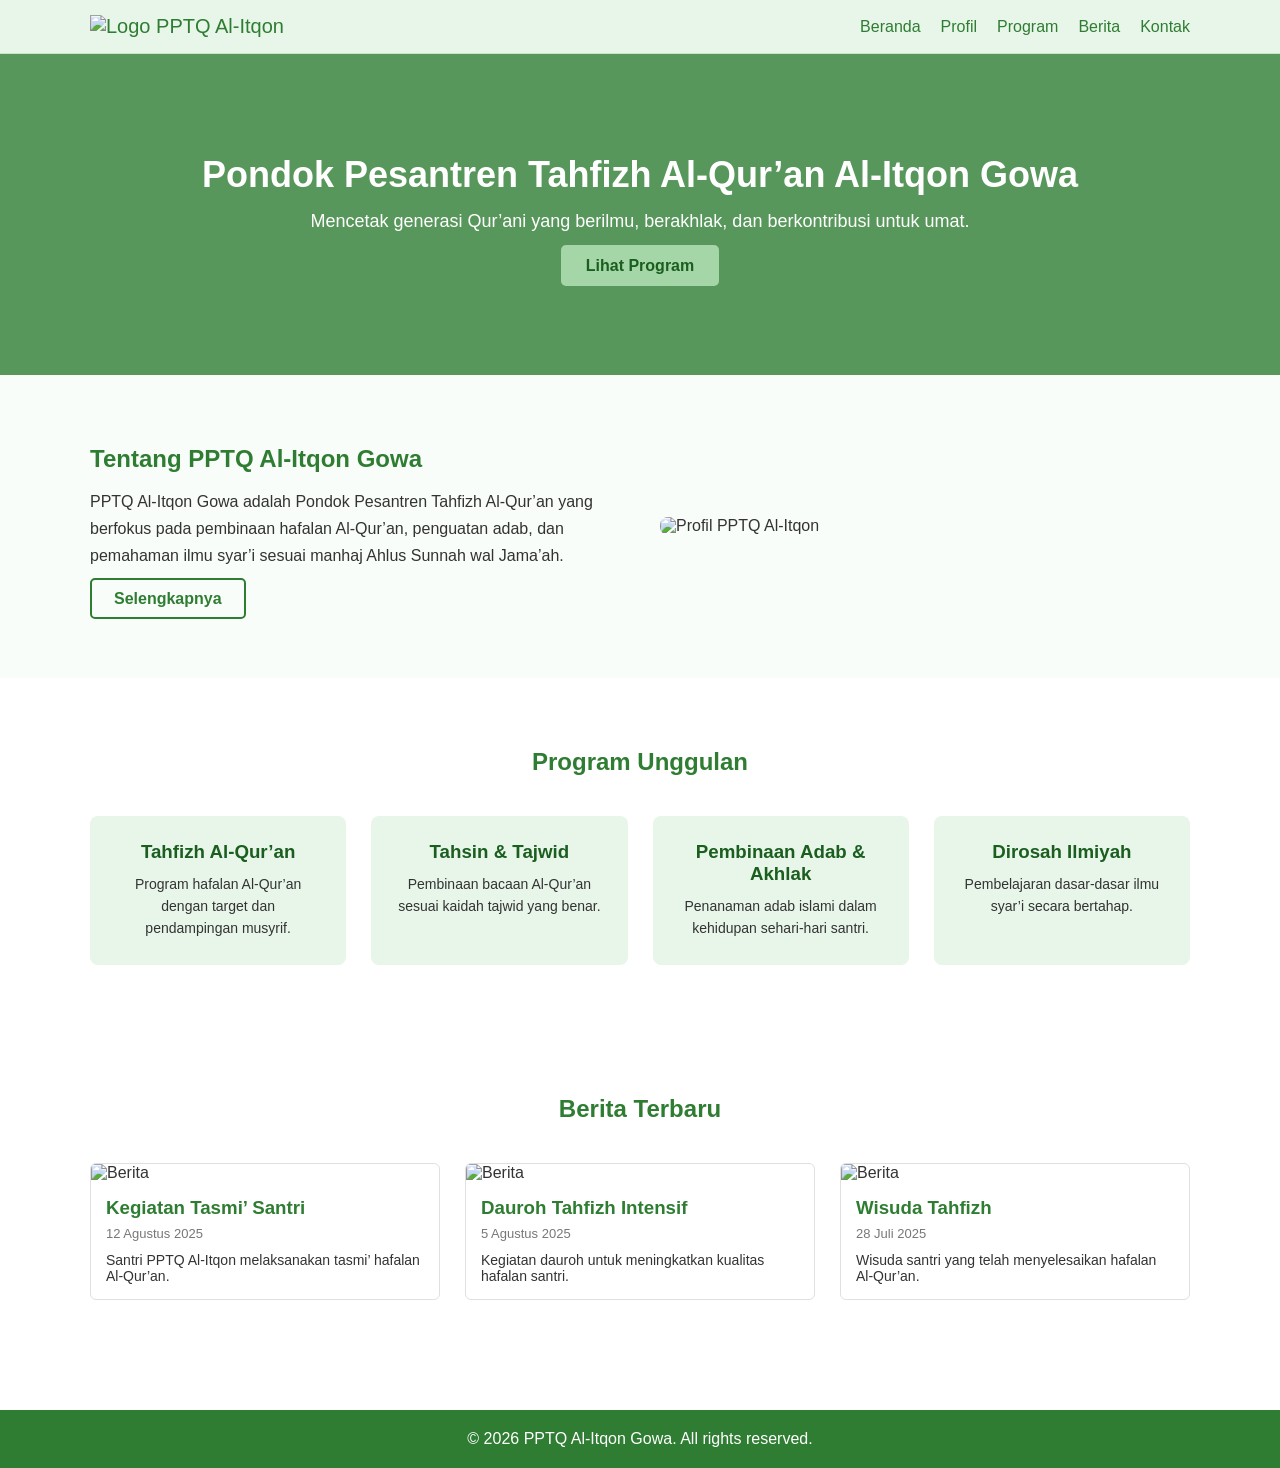
==== index.html @ da5bfde5 "Add files via upload" ====
<!DOCTYPE html>
<html lang="id">
<head>
  <meta charset="UTF-8">
  <meta name="viewport" content="width=device-width, initial-scale=1.0">
  <title>PPTQ Al-Itqon Gowa</title>
  <link rel="stylesheet" href="style.css">
</head>
<body>

  <!-- NAVBAR -->
  <header class="navbar">
  <div class="container nav-flex">
    <div class="logo">
      <img src="assets/images/logo.png" alt="Logo PPTQ Al-Itqon">
    </div>


    <button class="menu-toggle" onclick="toggleMenu()">☰</button>

    <nav id="navMenu">
      <ul class="nav-menu">
        <li><a href="#">Beranda</a></li>
        <li><a href="#">Profil</a></li>
        <li><a href="#">Program</a></li>
        <li><a href="#">Berita</a></li>
        <li><a href="#">Kontak</a></li>
      </ul>
    </nav>
  </div>
</header>

  <!-- HERO SECTION -->
  <section class="hero">
    <div class="container hero-content">
      <h1>Pondok Pesantren Tahfizh Al-Qur’an Al-Itqon Gowa</h1>
      <p>Mencetak generasi Qur’ani yang berilmu, berakhlak, dan berkontribusi untuk umat.</p>
      <a href="#" class="btn-hero">Lihat Program</a>
    </div>
  </section>

  <!-- PROFIL SINGKAT -->
<section class="profile">
  <div class="container profile-grid">
    <div class="profile-text">
      <h2>Tentang PPTQ Al-Itqon Gowa</h2>
      <p>
        PPTQ Al-Itqon Gowa adalah Pondok Pesantren Tahfizh Al-Qur’an yang berfokus
        pada pembinaan hafalan Al-Qur’an, penguatan adab, dan pemahaman ilmu syar’i
        sesuai manhaj Ahlus Sunnah wal Jama’ah.
      </p>
      <a href="#" class="btn-outline">Selengkapnya</a>
    </div>

    <div class="profile-image">
      <img src="assets/images/hero.jpg" alt="Profil PPTQ Al-Itqon">
    </div>
  </div>
</section>

<!-- PROGRAM UNGGULAN -->
<section class="program">
  <div class="container">
    <h2>Program Unggulan</h2>

    <div class="program-grid">
      <div class="program-card">
        <h3>Tahfizh Al-Qur’an</h3>
        <p>Program hafalan Al-Qur’an dengan target dan pendampingan musyrif.</p>
      </div>

      <div class="program-card">
        <h3>Tahsin & Tajwid</h3>
        <p>Pembinaan bacaan Al-Qur’an sesuai kaidah tajwid yang benar.</p>
      </div>

      <div class="program-card">
        <h3>Pembinaan Adab & Akhlak</h3>
        <p>Penanaman adab islami dalam kehidupan sehari-hari santri.</p>
      </div>

      <div class="program-card">
        <h3>Dirosah Ilmiyah</h3>
        <p>Pembelajaran dasar-dasar ilmu syar’i secara bertahap.</p>
      </div>
    </div>
  </div>
</section>

  <!-- BERITA TERBARU -->
  <section class="news">
    <div class="container">
      <h2>Berita Terbaru</h2>
      <div class="news-grid">

        <div class="news-card">
          <img src="https://via.placeholder.com/400x250" alt="Berita">
          <div class="news-content">
            <h3>Kegiatan Tasmi’ Santri</h3>
            <span>12 Agustus 2025</span>
            <p>Santri PPTQ Al-Itqon melaksanakan tasmi’ hafalan Al-Qur’an.</p>
          </div>
        </div>

        <div class="news-card">
          <img src="https://via.placeholder.com/400x250" alt="Berita">
          <div class="news-content">
            <h3>Dauroh Tahfizh Intensif</h3>
            <span>5 Agustus 2025</span>
            <p>Kegiatan dauroh untuk meningkatkan kualitas hafalan santri.</p>
          </div>
        </div>

        <div class="news-card">
          <img src="https://via.placeholder.com/400x250" alt="Berita">
          <div class="news-content">
            <h3>Wisuda Tahfizh</h3>
            <span>28 Juli 2025</span>
            <p>Wisuda santri yang telah menyelesaikan hafalan Al-Qur’an.</p>
          </div>
        </div>

      </div>
    </div>
  </section>

  <!-- FOOTER -->
  <footer class="footer">
    <div class="container">
      <p>© 2026 PPTQ Al-Itqon Gowa. All rights reserved.</p>
    </div>
  </footer>
<script>
  function toggleMenu() {
    document.getElementById("navMenu").classList.toggle("show");
  }
</script>
</body>
</html>
---- style.css ----
* {
  margin: 0;
  padding: 0;
  box-sizing: border-box;
  font-family: Arial, Helvetica, sans-serif;
}

body {
  background-color: #ffffff;
  color: #333;
}

.container {
  width: 90%;
  max-width: 1100px;
  margin: auto;
}

/* NAVBAR */
.navbar {
  background-color: #e8f5e9;
  padding: 15px 0;
  border-bottom: 1px solid #c8e6c9;
}

.nav-flex {
  display: flex;
  justify-content: space-between;
  align-items: center;
}

.logo {
  color: #2e7d32;
  font-size: 20px;
}
.logo img {
  height: 45px;
}

.nav-menu {
  list-style: none;
  display: flex;
  gap: 20px;
}

.nav-menu a {
  text-decoration: none;
  color: #2e7d32;
  font-weight: 500;
}

.nav-menu a:hover {
  text-decoration: underline;
}

/* HERO */
.hero {
  background: linear-gradient(
      rgba(46, 125, 50, 0.8),
      rgba(46, 125, 50, 0.8)
    ),
    url("assets/images/hero.jpg");
  background-size: cover;
  background-position: center;
  color: white;
  padding: 100px 0;
  text-align: center;
}

.hero h1 {
  font-size: 36px;
  margin-bottom: 15px;
}

.hero p {
  font-size: 18px;
  margin-bottom: 25px;
}

.btn-hero {
  background-color: #a5d6a7;
  color: #1b5e20;
  padding: 12px 25px;
  border-radius: 5px;
  text-decoration: none;
  font-weight: bold;
}

.btn-hero:hover {
  background-color: #81c784;
}

/* PROFIL */
.profile {
  padding: 70px 0;
  background-color: #f9fdf9;
}

.profile-grid {
  display: grid;
  grid-template-columns: repeat(2, 1fr);
  gap: 40px;
  align-items: center;
}

.profile-text h2 {
  color: #2e7d32;
  margin-bottom: 15px;
}

.profile-text p {
  line-height: 1.7;
  margin-bottom: 20px;
}

.profile-image img {
  width: 100%;
  border-radius: 8px;
}

.btn-outline {
  border: 2px solid #2e7d32;
  color: #2e7d32;
  padding: 10px 22px;
  text-decoration: none;
  border-radius: 5px;
  font-weight: bold;
}

.btn-outline:hover {
  background-color: #2e7d32;
  color: white;
}

/* PROGRAM */
.program {
  padding: 70px 0;
}

.program h2 {
  text-align: center;
  color: #2e7d32;
  margin-bottom: 40px;
}

.program-grid {
  display: grid;
  grid-template-columns: repeat(auto-fit, minmax(220px, 1fr));
  gap: 25px;
}

.program-card {
  background-color: #e8f5e9;
  padding: 25px;
  border-radius: 8px;
  text-align: center;
}

.program-card h3 {
  color: #1b5e20;
  margin-bottom: 10px;
}

.program-card p {
  font-size: 14px;
  line-height: 1.6;
}

/* NEWS */
.news {
  padding: 60px 0;
}

.news h2 {
  text-align: center;
  color: #2e7d32;
  margin-bottom: 40px;
}

.news-grid {
  display: grid;
  grid-template-columns: repeat(auto-fit, minmax(280px, 1fr));
  gap: 25px;
}

.news-card {
  border: 1px solid #e0e0e0;
  border-radius: 6px;
  overflow: hidden;
  background-color: white;
}

.news-card img {
  width: 100%;
  height: 200px;
  object-fit: cover;
}

.news-content {
  padding: 15px;
}

.news-content h3 {
  color: #2e7d32;
  margin-bottom: 5px;
}

.news-content span {
  font-size: 13px;
  color: #777;
}

.news-content p {
  margin-top: 10px;
  font-size: 14px;
}

/* FOOTER */
.footer {
  background-color: #2e7d32;
  color: white;
  text-align: center;
  padding: 20px 0;
  margin-top: 50px;
}
/* HAMBURGER BUTTON */
.menu-toggle {
  display: none;
  background: none;
  border: none;
  font-size: 26px;
  color: #2e7d32;
  cursor: pointer;
}

/* RESPONSIVE */
@media (max-width: 768px) {
  .nav-menu {
    flex-direction: column;
    background-color: #e8f5e9;
    position: absolute;
    top: 65px;
    right: 5%;
    width: 200px;
    padding: 15px;
    display: none;
    border-radius: 6px;
    box-shadow: 0 4px 10px rgba(0,0,0,0.1);
  }
  
  nav.show .nav-menu {
    display: flex;
  }

  .menu-toggle {
    display: block;
  }

  .hero {
    padding: 70px 0;
  }

  .hero h1 {
    font-size: 26px;
  }

  .hero p {
    font-size: 16px;
  }
  .profile-grid {
  grid-template-columns: 1fr;
  }

}
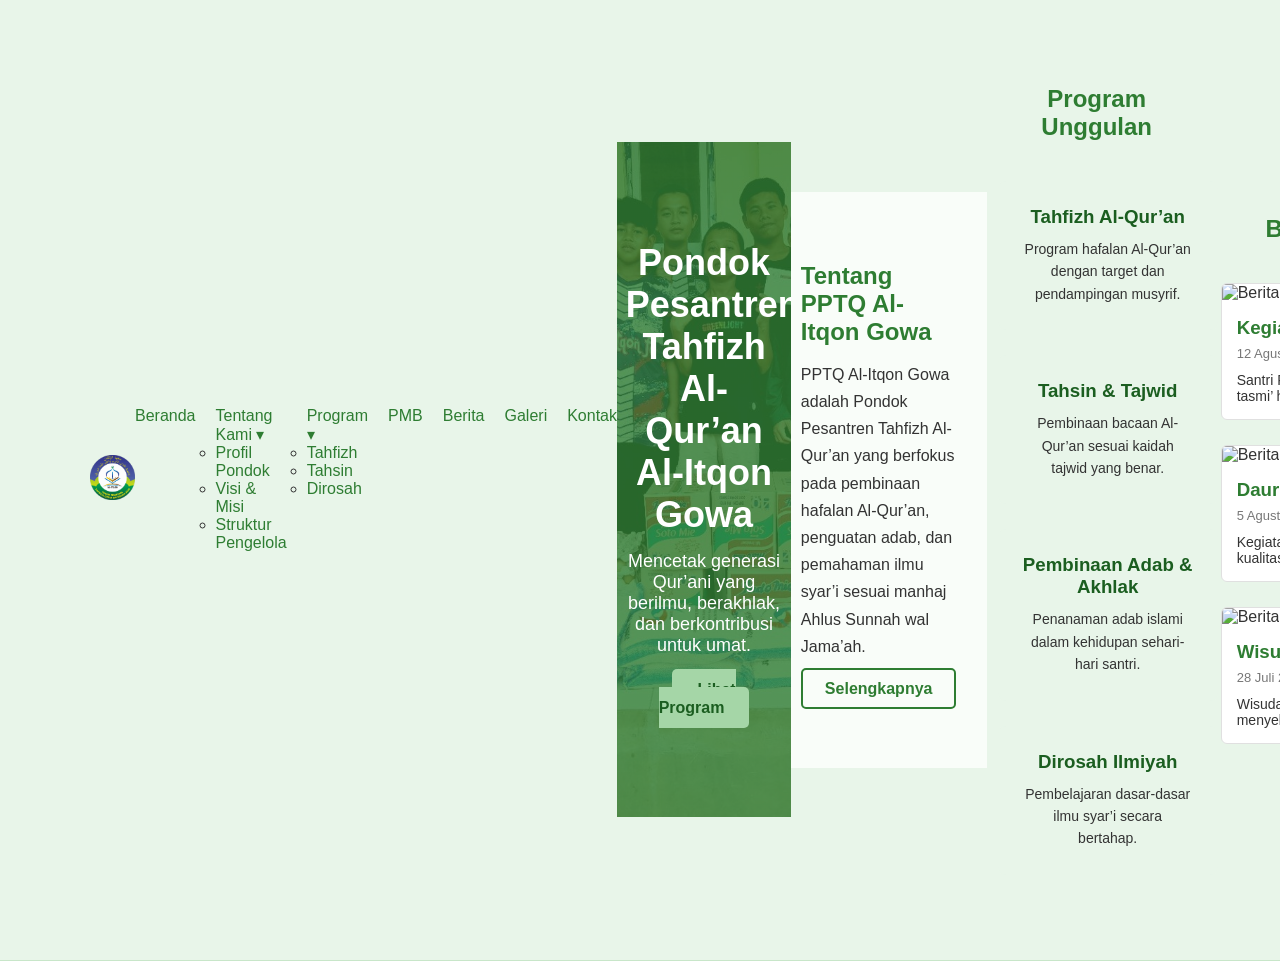
==== commit b9094374: "Enhance navigation with dropdown menus Updated the navigation menu to include dropdowns for 'Tentang" ====
--- a/index.html
+++ b/index.html
@@ -18,17 +18,34 @@
 
     <button class="menu-toggle" onclick="toggleMenu()">☰</button>
 
-    <nav id="navMenu">
-      <ul class="nav-menu">
-        <li><a href="#">Beranda</a></li>
-        <li><a href="#">Profil</a></li>
-        <li><a href="#">Program</a></li>
-        <li><a href="#">Berita</a></li>
-        <li><a href="#">Kontak</a></li>
+    <nav>
+  <ul class="nav-menu">
+    <li><a href="index.html">Beranda</a></li>
+
+    <li class="dropdown">
+      <a href="#">Tentang Kami ▾</a>
+      <ul class="dropdown-menu">
+        <li><a href="tentang.html">Profil Pondok</a></li>
+        <li><a href="tentang.html">Visi & Misi</a></li>
+        <li><a href="tentang.html">Struktur Pengelola</a></li>
       </ul>
+    </li>
+
+    <li class="dropdown">
+      <a href="#">Program ▾</a>
+      <ul class="dropdown-menu">
+        <li><a href="program.html">Tahfizh</a></li>
+        <li><a href="program.html">Tahsin</a></li>
+        <li><a href="program.html">Dirosah</a></li>
+      </ul>
+    </li>
+
+    <li><a href="pmb.html">PMB</a></li>
+    <li><a href="berita.html">Berita</a></li>
+    <li><a href="galeri.html">Galeri</a></li>
+    <li><a href="kontak.html">Kontak</a></li>
+  </ul>
     </nav>
-  </div>
-</header>
 
   <!-- HERO SECTION -->
   <section class="hero">
@@ -137,3 +154,4 @@
 </script>
 </body>
 </html>
+
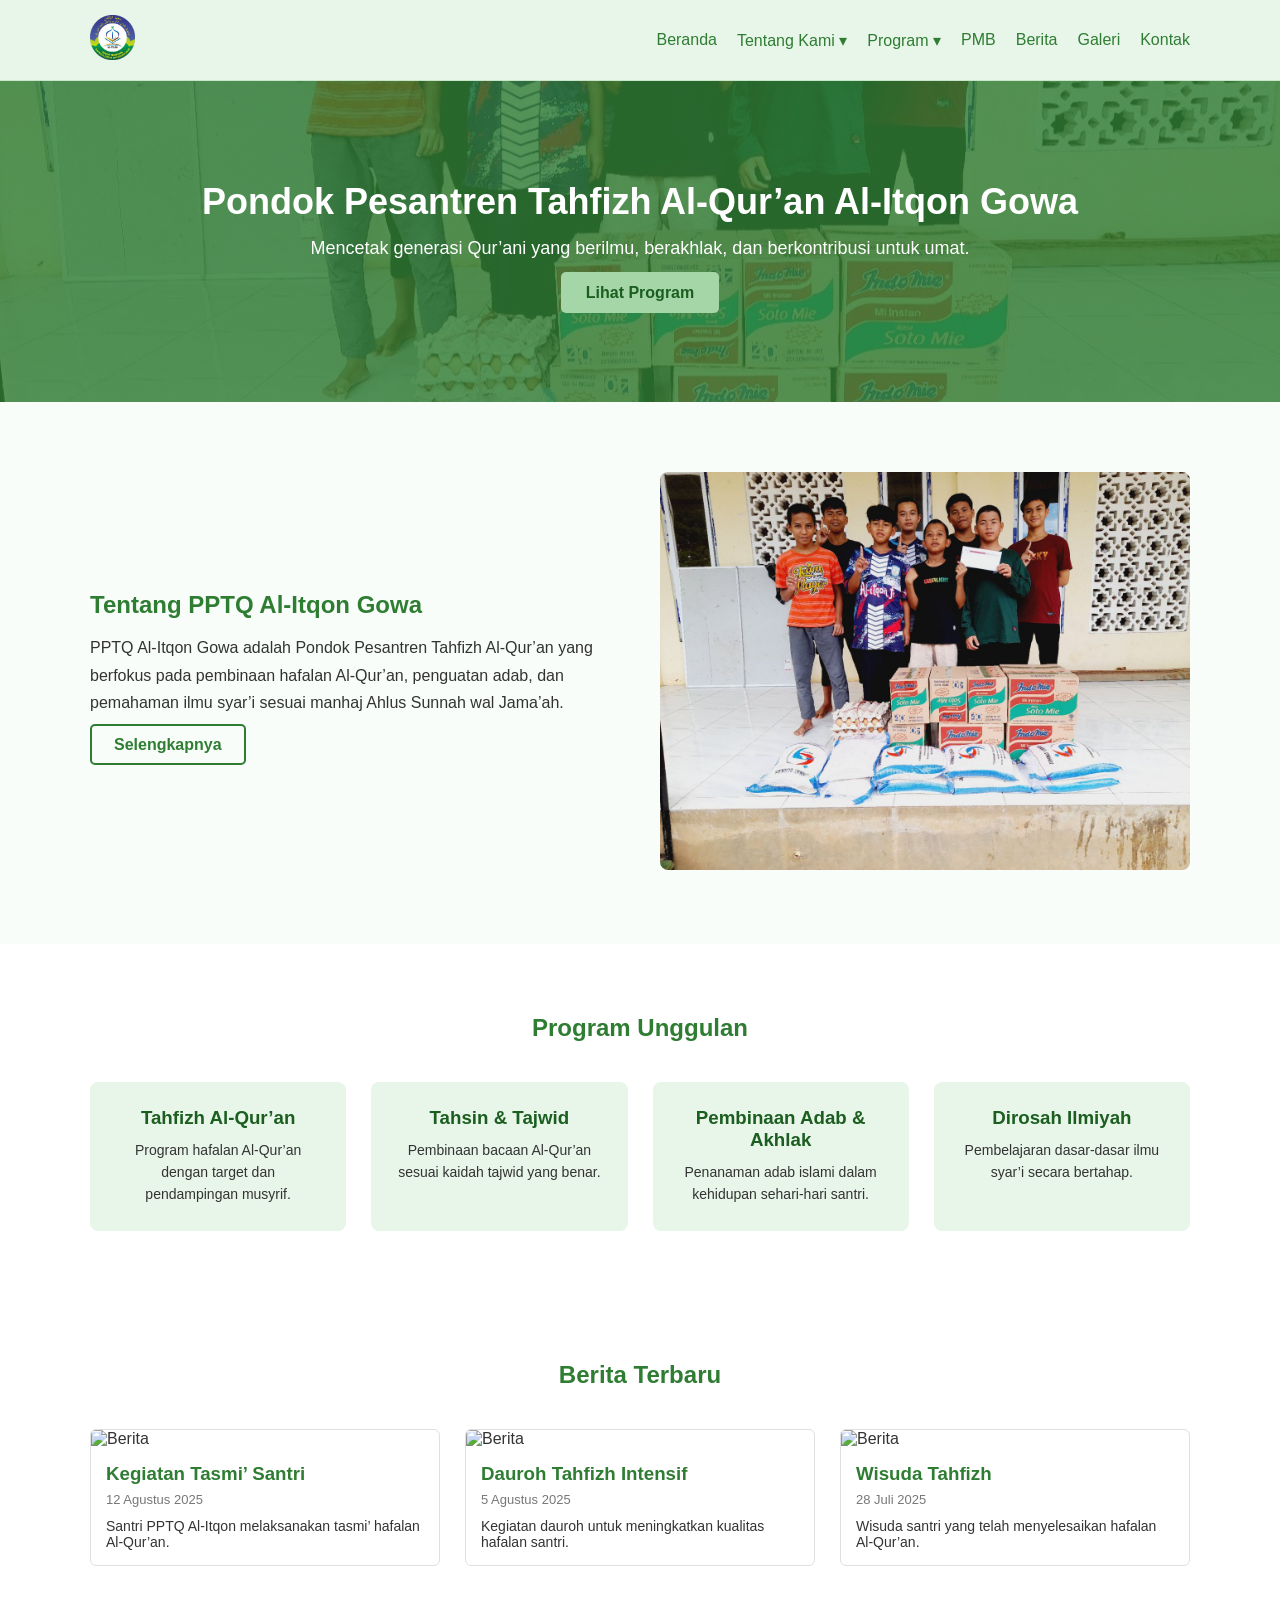
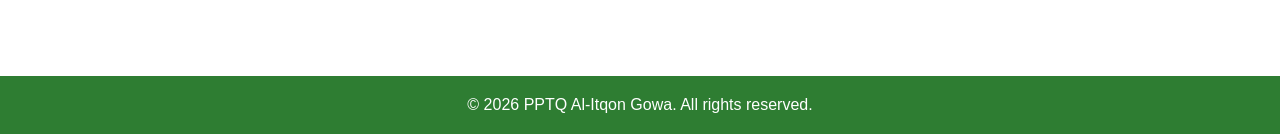
==== commit 3328c895: "Refactor HTML structure and navbar functionality" ====
--- a/index.html
+++ b/index.html
@@ -8,108 +8,99 @@
 </head>
 <body>
 
-  <!-- NAVBAR -->
   <header class="navbar">
-  <div class="container nav-flex">
-    <div class="logo">
-      <img src="assets/images/logo.png" alt="Logo PPTQ Al-Itqon">
+    <div class="container nav-flex">
+      <div class="logo">
+        <img src="assets/images/logo.png" alt="Logo PPTQ Al-Itqon">
+      </div>
+
+      <button class="menu-toggle" onclick="toggleMenu()">☰</button>
+
+      <nav id="navbarContainer">
+        <ul class="nav-menu">
+          <li><a href="index.html">Beranda</a></li>
+
+          <li class="dropdown">
+            <a href="#">Tentang Kami ▾</a>
+            <ul class="dropdown-menu">
+              <li><a href="tentang.html">Profil Pondok</a></li>
+              <li><a href="tentang.html">Visi & Misi</a></li>
+              <li><a href="tentang.html">Struktur Pengelola</a></li>
+            </ul>
+          </li>
+
+          <li class="dropdown">
+            <a href="#">Program ▾</a>
+            <ul class="dropdown-menu">
+              <li><a href="program.html">Tahfizh</a></li>
+              <li><a href="program.html">Tahsin</a></li>
+              <li><a href="program.html">Dirosah</a></li>
+            </ul>
+          </li>
+
+          <li><a href="pmb.html">PMB</a></li>
+          <li><a href="berita.html">Berita</a></li>
+          <li><a href="galeri.html">Galeri</a></li>
+          <li><a href="kontak.html">Kontak</a></li>
+        </ul>
+      </nav>
     </div>
+  </header>
 
-
-    <button class="menu-toggle" onclick="toggleMenu()">☰</button>
-
-    <nav>
-  <ul class="nav-menu">
-    <li><a href="index.html">Beranda</a></li>
-
-    <li class="dropdown">
-      <a href="#">Tentang Kami ▾</a>
-      <ul class="dropdown-menu">
-        <li><a href="tentang.html">Profil Pondok</a></li>
-        <li><a href="tentang.html">Visi & Misi</a></li>
-        <li><a href="tentang.html">Struktur Pengelola</a></li>
-      </ul>
-    </li>
-
-    <li class="dropdown">
-      <a href="#">Program ▾</a>
-      <ul class="dropdown-menu">
-        <li><a href="program.html">Tahfizh</a></li>
-        <li><a href="program.html">Tahsin</a></li>
-        <li><a href="program.html">Dirosah</a></li>
-      </ul>
-    </li>
-
-    <li><a href="pmb.html">PMB</a></li>
-    <li><a href="berita.html">Berita</a></li>
-    <li><a href="galeri.html">Galeri</a></li>
-    <li><a href="kontak.html">Kontak</a></li>
-  </ul>
-    </nav>
-
-  <!-- HERO SECTION -->
   <section class="hero">
-    <div class="container hero-content">
+    <div class="container">
       <h1>Pondok Pesantren Tahfizh Al-Qur’an Al-Itqon Gowa</h1>
       <p>Mencetak generasi Qur’ani yang berilmu, berakhlak, dan berkontribusi untuk umat.</p>
       <a href="#" class="btn-hero">Lihat Program</a>
     </div>
   </section>
 
-  <!-- PROFIL SINGKAT -->
-<section class="profile">
-  <div class="container profile-grid">
-    <div class="profile-text">
-      <h2>Tentang PPTQ Al-Itqon Gowa</h2>
-      <p>
-        PPTQ Al-Itqon Gowa adalah Pondok Pesantren Tahfizh Al-Qur’an yang berfokus
-        pada pembinaan hafalan Al-Qur’an, penguatan adab, dan pemahaman ilmu syar’i
-        sesuai manhaj Ahlus Sunnah wal Jama’ah.
-      </p>
-      <a href="#" class="btn-outline">Selengkapnya</a>
-    </div>
-
-    <div class="profile-image">
-      <img src="assets/images/hero.jpg" alt="Profil PPTQ Al-Itqon">
-    </div>
-  </div>
-</section>
-
-<!-- PROGRAM UNGGULAN -->
-<section class="program">
-  <div class="container">
-    <h2>Program Unggulan</h2>
-
-    <div class="program-grid">
-      <div class="program-card">
-        <h3>Tahfizh Al-Qur’an</h3>
-        <p>Program hafalan Al-Qur’an dengan target dan pendampingan musyrif.</p>
+  <section class="profile">
+    <div class="container profile-grid">
+      <div class="profile-text">
+        <h2>Tentang PPTQ Al-Itqon Gowa</h2>
+        <p>
+          PPTQ Al-Itqon Gowa adalah Pondok Pesantren Tahfizh Al-Qur’an yang berfokus
+          pada pembinaan hafalan Al-Qur’an, penguatan adab, dan pemahaman ilmu syar’i
+          sesuai manhaj Ahlus Sunnah wal Jama’ah.
+        </p>
+        <a href="#" class="btn-outline">Selengkapnya</a>
       </div>
 
-      <div class="program-card">
-        <h3>Tahsin & Tajwid</h3>
-        <p>Pembinaan bacaan Al-Qur’an sesuai kaidah tajwid yang benar.</p>
-      </div>
-
-      <div class="program-card">
-        <h3>Pembinaan Adab & Akhlak</h3>
-        <p>Penanaman adab islami dalam kehidupan sehari-hari santri.</p>
-      </div>
-
-      <div class="program-card">
-        <h3>Dirosah Ilmiyah</h3>
-        <p>Pembelajaran dasar-dasar ilmu syar’i secara bertahap.</p>
+      <div class="profile-image">
+        <img src="assets/images/hero.jpg" alt="Profil PPTQ Al-Itqon">
       </div>
     </div>
-  </div>
-</section>
+  </section>
 
-  <!-- BERITA TERBARU -->
+  <section class="program">
+    <div class="container">
+      <h2>Program Unggulan</h2>
+      <div class="program-grid">
+        <div class="program-card">
+          <h3>Tahfizh Al-Qur’an</h3>
+          <p>Program hafalan Al-Qur’an dengan target dan pendampingan musyrif.</p>
+        </div>
+        <div class="program-card">
+          <h3>Tahsin & Tajwid</h3>
+          <p>Pembinaan bacaan Al-Qur’an sesuai kaidah tajwid yang benar.</p>
+        </div>
+        <div class="program-card">
+          <h3>Pembinaan Adab & Akhlak</h3>
+          <p>Penanaman adab islami dalam kehidupan sehari-hari santri.</p>
+        </div>
+        <div class="program-card">
+          <h3>Dirosah Ilmiyah</h3>
+          <p>Pembelajaran dasar-dasar ilmu syar’i secara bertahap.</p>
+        </div>
+      </div>
+    </div>
+  </section>
+
   <section class="news">
     <div class="container">
       <h2>Berita Terbaru</h2>
       <div class="news-grid">
-
         <div class="news-card">
           <img src="https://via.placeholder.com/400x250" alt="Berita">
           <div class="news-content">
@@ -118,7 +109,6 @@
             <p>Santri PPTQ Al-Itqon melaksanakan tasmi’ hafalan Al-Qur’an.</p>
           </div>
         </div>
-
         <div class="news-card">
           <img src="https://via.placeholder.com/400x250" alt="Berita">
           <div class="news-content">
@@ -127,7 +117,6 @@
             <p>Kegiatan dauroh untuk meningkatkan kualitas hafalan santri.</p>
           </div>
         </div>
-
         <div class="news-card">
           <img src="https://via.placeholder.com/400x250" alt="Berita">
           <div class="news-content">
@@ -136,22 +125,22 @@
             <p>Wisuda santri yang telah menyelesaikan hafalan Al-Qur’an.</p>
           </div>
         </div>
-
       </div>
     </div>
   </section>
 
-  <!-- FOOTER -->
   <footer class="footer">
     <div class="container">
       <p>© 2026 PPTQ Al-Itqon Gowa. All rights reserved.</p>
     </div>
   </footer>
-<script>
-  function toggleMenu() {
-    document.getElementById("navMenu").classList.toggle("show");
-  }
-</script>
+
+  <script>
+    function toggleMenu() {
+      // Mengambil elemen nav berdasarkan ID yang benar
+      const nav = document.getElementById("navbarContainer");
+      nav.classList.toggle("show");
+    }
+  </script>
 </body>
 </html>
-
--- a/style.css
+++ b/style.css
@@ -89,7 +89,40 @@
 .btn-hero:hover {
   background-color: #81c784;
 }
-
+/* DROPDOWN MENU */
+.dropdown {
+  position: relative;
+}
+
+.dropdown-menu {
+  display: none;
+  position: absolute;
+  top: 35px;
+  left: 0;
+  background-color: #ffffff;
+  list-style: none;
+  padding: 10px 0;
+  min-width: 200px;
+  box-shadow: 0 4px 10px rgba(0,0,0,0.1);
+  border-radius: 5px;
+  z-index: 99;
+}
+
+.dropdown-menu li a {
+  display: block;
+  padding: 10px 20px;
+  color: #2e7d32;
+  text-decoration: none;
+}
+
+.dropdown-menu li a:hover {
+  background-color: #e8f5e9;
+}
+
+/* SHOW DROPDOWN */
+.dropdown:hover .dropdown-menu {
+  display: block;
+}
 /* PROFIL */
 .profile {
   padding: 70px 0;
@@ -272,3 +305,4 @@
   }
 
 }
+
